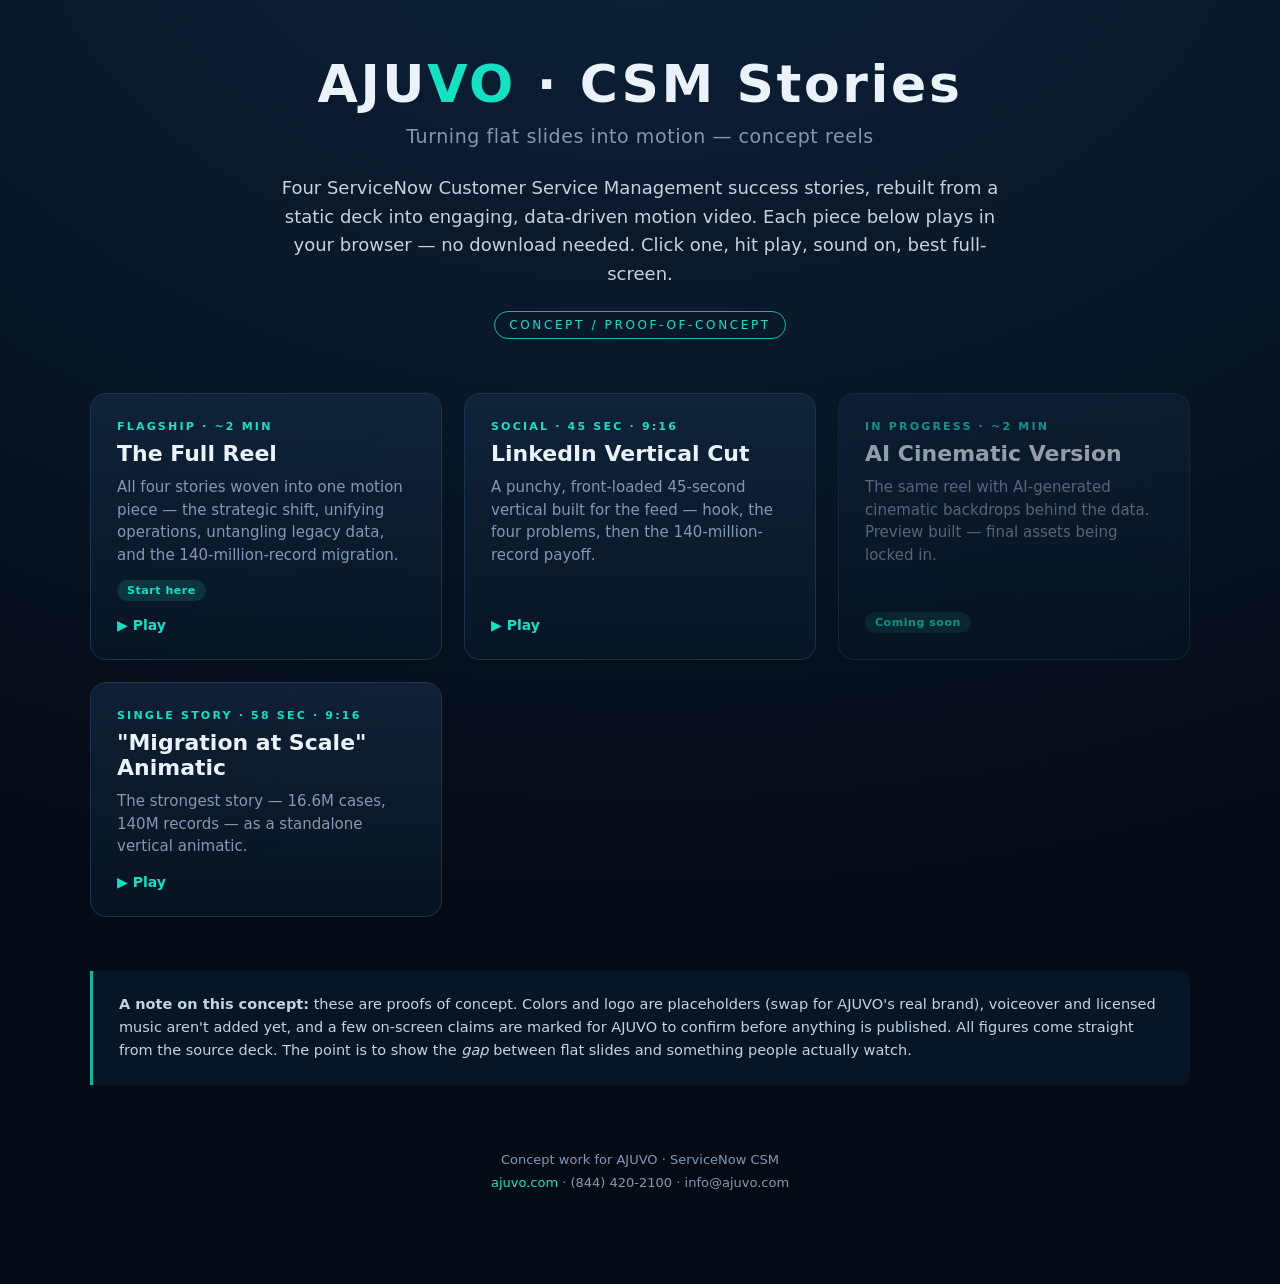
==== public/ajuvo/index.html @ 0e12ab7c "feat(ajuvo): add hidden /ajuvo/ concept reels (unlisted, noindex) Static bundle of AJUVO ServiceNow " ====
<!DOCTYPE html>
<html lang="en">
<head>
<meta charset="UTF-8">
<meta name="viewport" content="width=device-width, initial-scale=1.0">
<meta name="robots" content="noindex, nofollow">
<title>AJUVO · CSM Stories — Motion Concepts</title>
<meta name="description" content="Concept reels turning AJUVO's ServiceNow CSM success stories into engaging motion video.">
<style>
:root{color-scheme:dark;--navy:#081627;--navy2:#0d2138;--ink:#050b14;--teal:#16E0C4;--teal2:#0bb9a2;--white:#EAF2FA;--grey:#8299b3;--font:'Segoe UI',system-ui,-apple-system,'Helvetica Neue',sans-serif}
*{margin:0;padding:0;box-sizing:border-box;font-family:var(--font)}
body{background:radial-gradient(120% 80% at 50% -10%,var(--navy2),var(--navy) 55%,var(--ink));color:var(--white);min-height:100vh;padding:6vh 6vw 10vh}
.wrap{max-width:1100px;margin:0 auto}
header{text-align:center;margin-bottom:6vh}
.brand{font-size:clamp(28px,5vw,52px);font-weight:800;letter-spacing:.05em}
.brand .t{color:var(--teal)}
.tag{color:var(--grey);font-size:clamp(14px,2vw,19px);margin-top:1.2vh;letter-spacing:.03em}
.lead{max-width:720px;margin:3vh auto 0;color:#c3d3e4;font-size:clamp(15px,1.8vw,18px);line-height:1.6}
.pill{display:inline-block;margin-top:2.5vh;font-size:12px;letter-spacing:.22em;text-transform:uppercase;color:var(--teal);border:1px solid var(--teal2);padding:6px 14px;border-radius:30px}
.grid{display:grid;grid-template-columns:repeat(auto-fit,minmax(300px,1fr));gap:22px;margin-top:2vh}
.card{background:linear-gradient(180deg,rgba(19,40,64,.7),rgba(8,22,39,.7));border:1px solid #1c344f;border-radius:16px;padding:26px;text-decoration:none;color:inherit;transition:.25s;display:flex;flex-direction:column}
.card:hover{transform:translateY(-4px);border-color:var(--teal2);box-shadow:0 18px 50px rgba(0,0,0,.5)}
.k{font-size:11px;letter-spacing:.2em;text-transform:uppercase;color:var(--teal);font-weight:700}
.h{font-size:22px;font-weight:800;margin-top:8px}
.d{color:var(--grey);font-size:15px;line-height:1.5;margin-top:10px;flex:1}
.go{margin-top:16px;font-weight:700;color:var(--teal);font-size:14px}
.badge{align-self:flex-start;margin-top:14px;font-size:11px;font-weight:700;letter-spacing:.05em;padding:4px 10px;border-radius:20px;background:rgba(22,224,196,.14);color:var(--teal)}
.note{margin-top:6vh;padding:22px 26px;border-left:3px solid var(--teal2);background:rgba(13,33,56,.5);border-radius:0 12px 12px 0;color:#c3d3e4;font-size:14.5px;line-height:1.6}
footer{text-align:center;margin-top:7vh;color:var(--grey);font-size:13px;line-height:1.8}
footer a{color:var(--teal);text-decoration:none}
</style>
</head>
<body>
<div class="wrap">
  <header>
    <div class="brand">AJU<span class="t">VO</span> · CSM Stories</div>
    <div class="tag">Turning flat slides into motion — concept reels</div>
    <p class="lead">Four ServiceNow Customer Service Management success stories, rebuilt from a static deck into engaging, data-driven motion video. Each piece below plays in your browser — no download needed. Click one, hit play, sound on, best full-screen.</p>
    <span class="pill">Concept / Proof-of-Concept</span>
  </header>

  <div class="grid">
    <a class="card" href="AJUVO_CSM_Reel.html">
      <div class="k">Flagship · ~2 min</div>
      <div class="h">The Full Reel</div>
      <div class="d">All four stories woven into one motion piece — the strategic shift, unifying operations, untangling legacy data, and the 140-million-record migration.</div>
      <span class="badge">Start here</span>
      <div class="go">▶ Play</div>
    </a>
    <a class="card" href="AJUVO_LinkedIn_45s.html">
      <div class="k">Social · 45 sec · 9:16</div>
      <div class="h">LinkedIn Vertical Cut</div>
      <div class="d">A punchy, front-loaded 45-second vertical built for the feed — hook, the four problems, then the 140-million-record payoff.</div>
      <div class="go">▶ Play</div>
    </a>
    <div class="card" style="opacity:.62;cursor:default">
      <div class="k">In progress · ~2 min</div>
      <div class="h">AI Cinematic Version</div>
      <div class="d">The same reel with AI-generated cinematic backdrops behind the data. Preview built — final assets being locked in.</div>
      <span class="badge">Coming soon</span>
    </div>
    <a class="card" href="Story4_Animatic.html">
      <div class="k">Single story · 58 sec · 9:16</div>
      <div class="h">"Migration at Scale" Animatic</div>
      <div class="d">The strongest story — 16.6M cases, 140M records — as a standalone vertical animatic.</div>
      <div class="go">▶ Play</div>
    </a>
  </div>

  <div class="note">
    <strong>A note on this concept:</strong> these are proofs of concept. Colors and logo are placeholders (swap for AJUVO's real brand), voiceover and licensed music aren't added yet, and a few on-screen claims are marked for AJUVO to confirm before anything is published. All figures come straight from the source deck. The point is to show the <em>gap</em> between flat slides and something people actually watch.
  </div>

  <footer>
    Concept work for AJUVO · ServiceNow CSM<br>
    <a href="https://ajuvo.com">ajuvo.com</a> · (844) 420-2100 · info@ajuvo.com
  </footer>
</div>
</body>
</html>
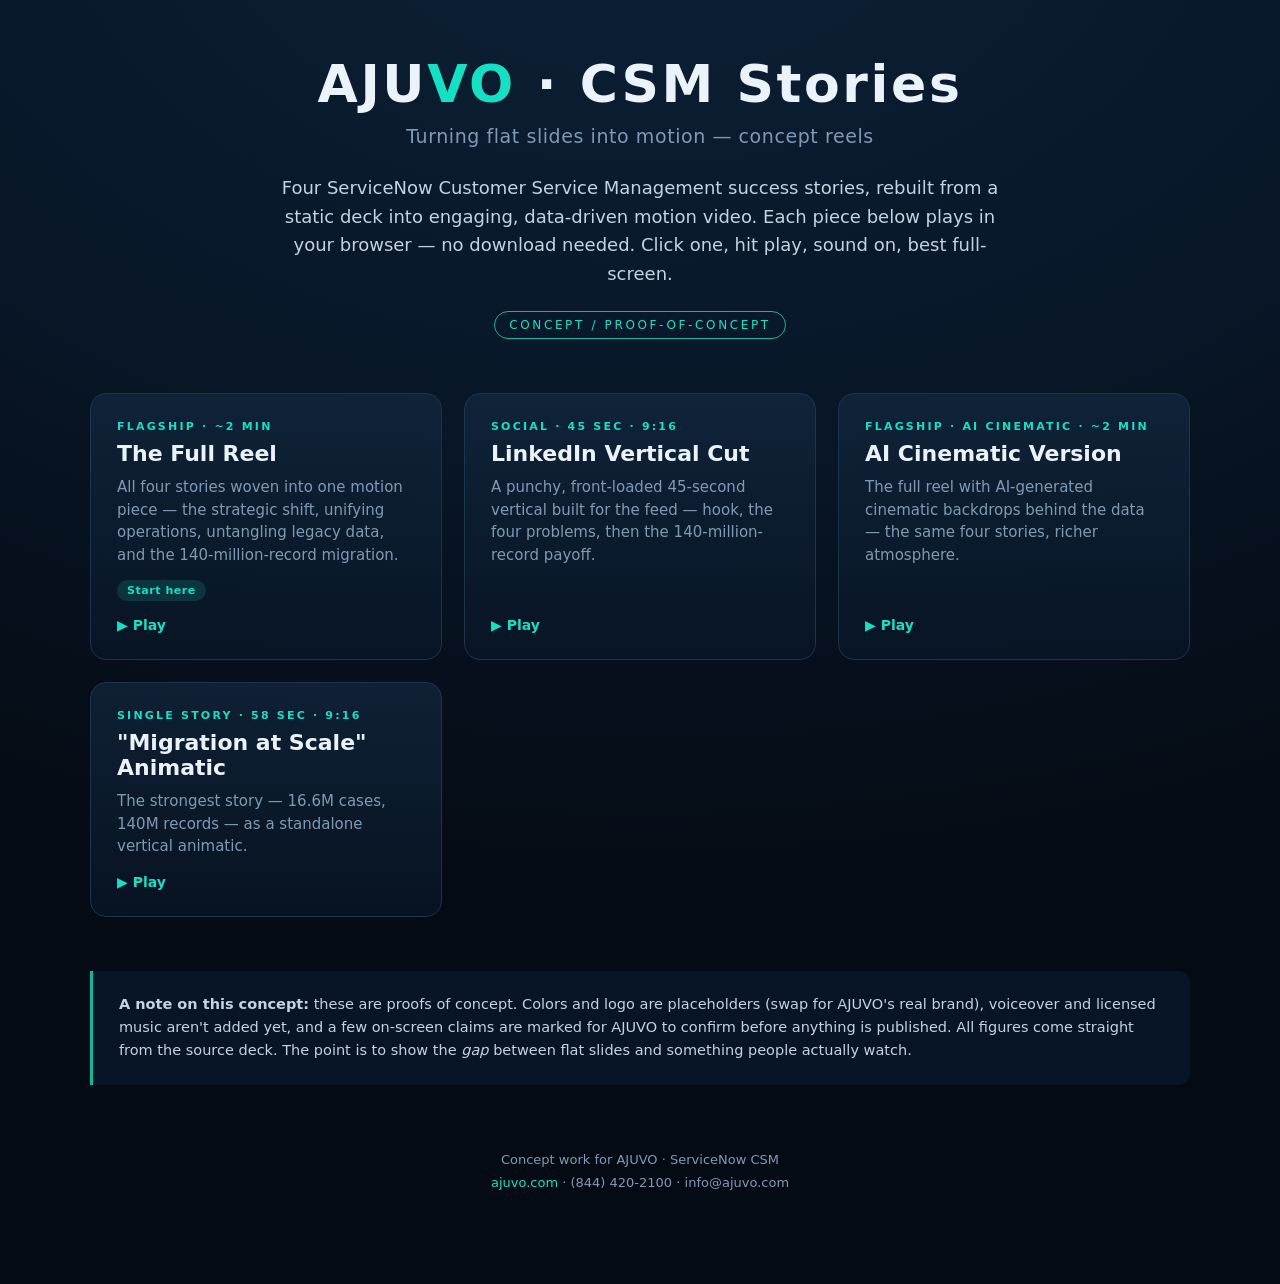
==== commit 0567f8d6: "feat(ajuvo): enable AI-cinematic reel — add 4 FAL backdrops + link it Generated the 4 fal.ai (Flux s" ====
--- a/public/ajuvo/index.html
+++ b/public/ajuvo/index.html
@@ -53,12 +53,12 @@
       <div class="d">A punchy, front-loaded 45-second vertical built for the feed — hook, the four problems, then the 140-million-record payoff.</div>
       <div class="go">▶ Play</div>
     </a>
-    <div class="card" style="opacity:.62;cursor:default">
-      <div class="k">In progress · ~2 min</div>
+    <a class="card" href="AJUVO_CSM_Reel_FAL.html">
+      <div class="k">Flagship · AI cinematic · ~2 min</div>
       <div class="h">AI Cinematic Version</div>
-      <div class="d">The same reel with AI-generated cinematic backdrops behind the data. Preview built — final assets being locked in.</div>
-      <span class="badge">Coming soon</span>
-    </div>
+      <div class="d">The full reel with AI-generated cinematic backdrops behind the data — the same four stories, richer atmosphere.</div>
+      <div class="go">▶ Play</div>
+    </a>
     <a class="card" href="Story4_Animatic.html">
       <div class="k">Single story · 58 sec · 9:16</div>
       <div class="h">"Migration at Scale" Animatic</div>
